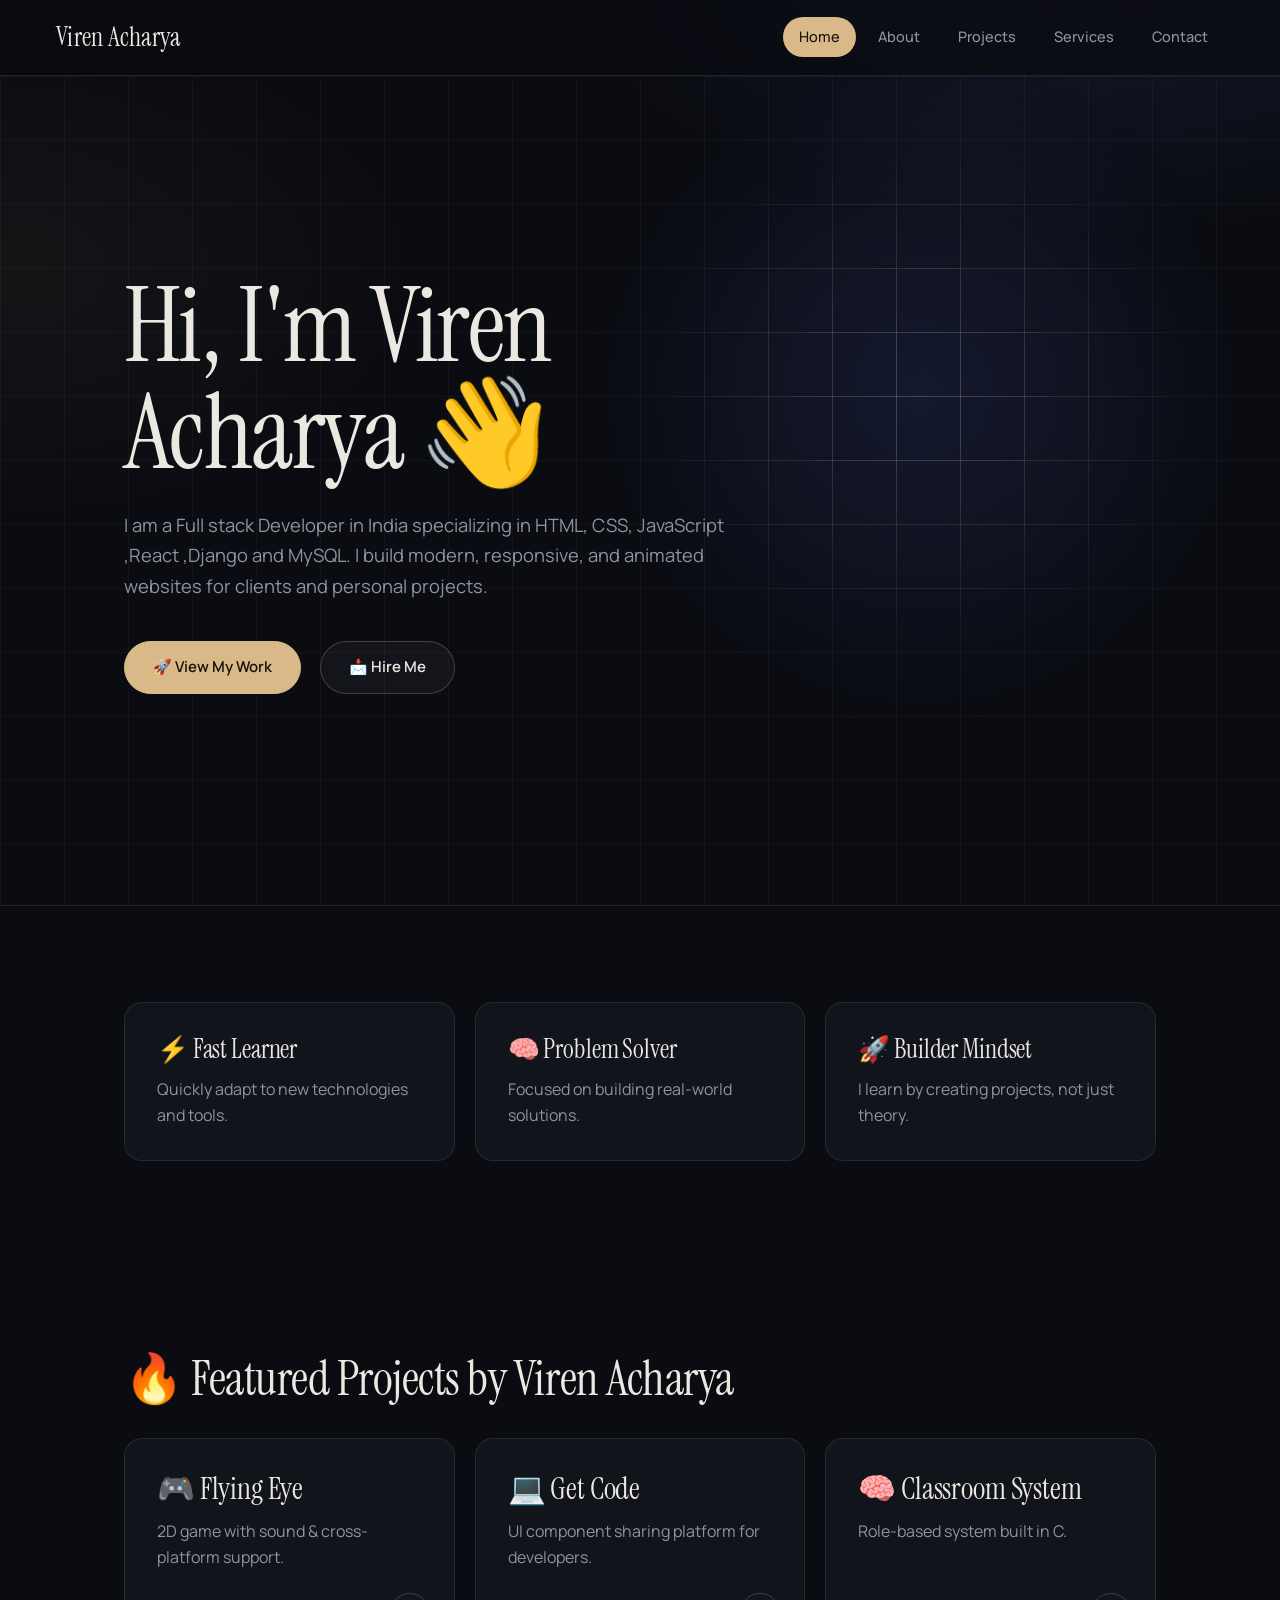
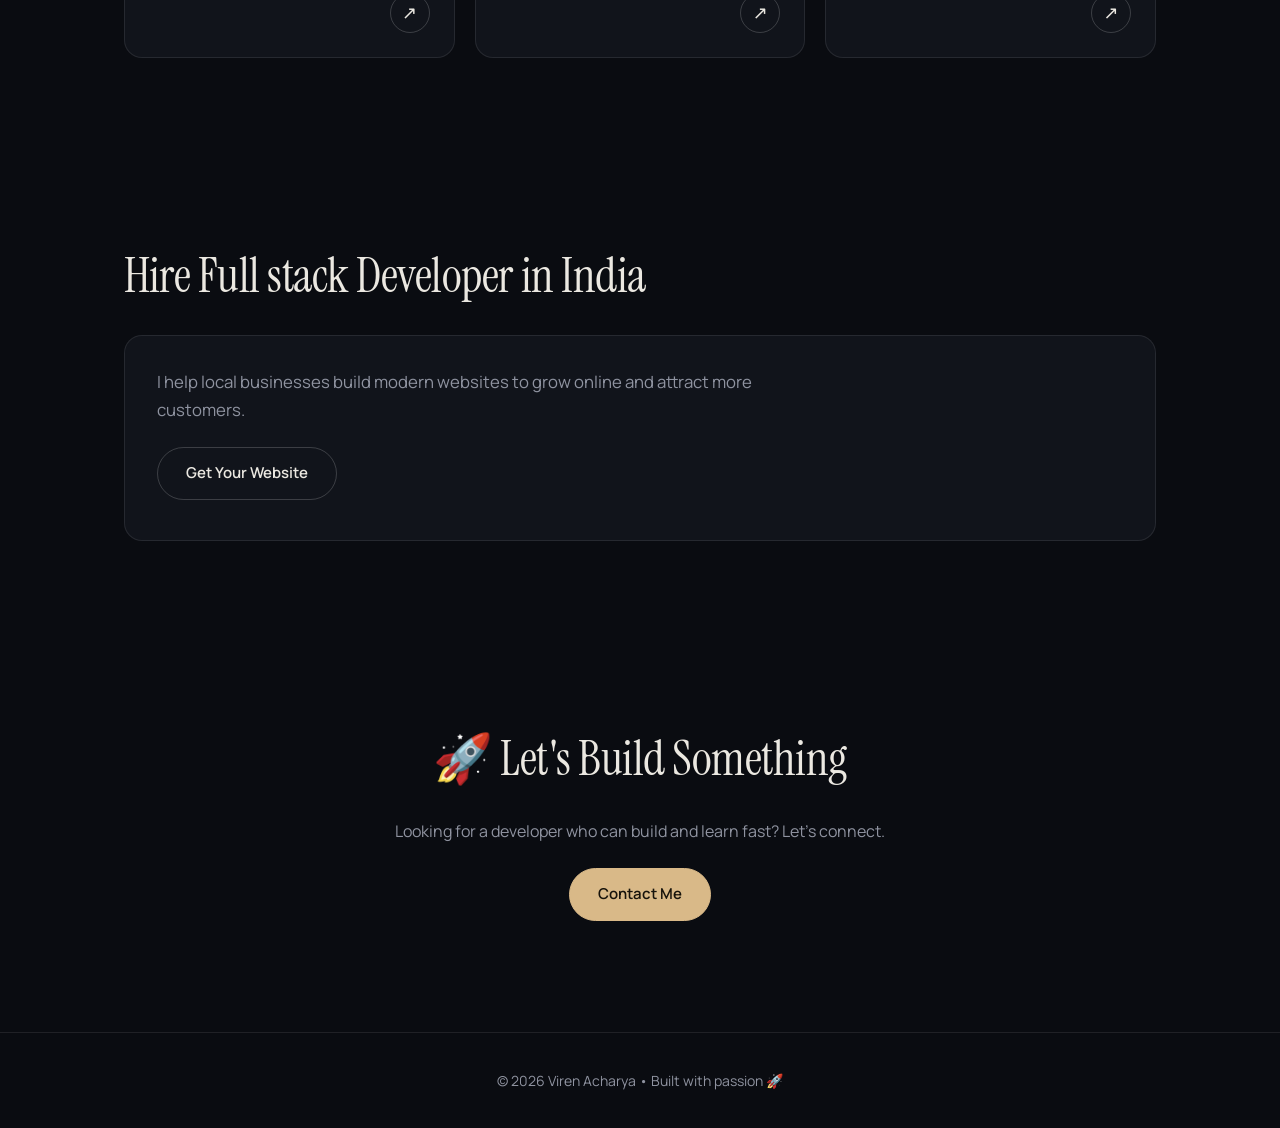
==== index.html @ 8dc637ea "Initial redesigned portfolio" ====
<!DOCTYPE html>
<html lang="en">
<head>
  <meta charset="UTF-8">
  <meta name="viewport" content="width=device-width, initial-scale=1.0">



  <link rel="icon" type="image/png" href="images/favicon.png">




  <!-- SEO TITLE -->
  <title>Viren Acharya | Full stack Developer India | Portfolio & Freelance Web Developer</title>

  <!-- SEO DESCRIPTION -->
  <meta name="description" content="Viren Acharya is a Full stack Developer in India specializing in HTML, CSS, JavaScript, React, Django and MySQL. Explore portfolio projects and hire for modern, responsive websites and web development services.">

  <!-- SEO KEYWORDS -->
  <meta name="keywords" content="Viren Acharya, full stack developer India, hire full stack developer, freelance web developer India, portfolio website, HTML CSS JavaScript, React, Django, MySQL, developer, web developer India">

  <!-- AUTHOR -->
  <meta name="author" content="Viren Acharya">

  <link rel="sitemap" type="application/xml" title="Sitemap" href="/sitemap.xml">
  

  <!-- OPEN GRAPH (for WhatsApp / LinkedIn sharing) -->
  <meta property="og:title" content="Viren Acharya | Full stack Developer Portfolio">
<meta property="og:description" content="Explore projects and hire Viren Acharya for full stack development and modern website design.">
<meta property="og:type" content="website">


  <link rel="stylesheet" href="style.css">
  <link rel="preconnect" href="https://fonts.googleapis.com">
  <link rel="preconnect" href="https://fonts.gstatic.com" crossorigin>
  <link href="https://fonts.googleapis.com/css2?family=Instrument+Serif:ital@0;1&family=Manrope:wght@400;500;600;700&display=swap" rel="stylesheet">
</head>

<body>

<!-- NAV -->
<nav class="nav">

  <div class="logo">Viren Acharya</div>

  <!-- NEW: Hamburger -->
  <div class="hamburger" id="hamburger">
    <span></span>
    <span></span>
    <span></span>
  </div>

  <ul id="nav-links">
    <li><a href="index.html" class="active">Home</a></li>
    <li><a href="about.html">About</a></li>
    <li><a href="projects.html">Projects</a></li>
    <li><a href="services.html">Services</a></li>
    <li><a href="contact.html">Contact</a></li>
  </ul>
</nav>

<!-- HERO -->
<section class="hero main-hero">
  <div class="hero-content">
    <h1>
      Hi, I'm <span class="glow">Viren Acharya</span> 👋
    </h1>

   <p class="hero-sub">
      I am a Full stack Developer in India specializing in HTML, CSS, JavaScript ,React ,Django and MySQL.
      I build modern, responsive, and animated websites for clients and personal projects.
    </p>

    <div class="buttons">
      <a href="projects.html" class="btn glow-btn">🚀 View My Work</a>
      <a href="contact.html" class="btn secondary">📩 Hire Me</a>
    </div>
  </div>
</section>

<!-- VALUE STRIP -->
<section class="section show">
  <div class="feature-grid">

    <div class="feature-card">
      <h3>⚡ Fast Learner</h3>
      <p>Quickly adapt to new technologies and tools.</p>
    </div>

    <div class="feature-card">
      <h3>🧠 Problem Solver</h3>
      <p>Focused on building real-world solutions.</p>
    </div>

    <div class="feature-card">
      <h3>🚀 Builder Mindset</h3>
      <p>I learn by creating projects, not just theory.</p>
    </div>

  </div>
</section>

<!-- FEATURED PROJECTS -->
<section class="section">
  <h2>🔥 Featured Projects by Viren Acharya</h2>

  <div class="project-grid">

    <a href="project-flying-eye.html" class="project-card">
      <h3>🎮 Flying Eye</h3>
      <p>2D game with sound & cross-platform support.</p>
    </a>

    <a href="project-ui.html" class="project-card">
      <h3>💻 Get Code</h3>
      <p>UI component sharing platform for developers.</p>
    </a>

    <a href="project-classroom.html" class="project-card">
      <h3>🧠 Classroom System</h3>
      <p>Role-based system built in C.</p>
    </a>

  </div>
</section>

<!-- SERVICES CTA -->
<section class="section">
  <h2>Hire Full stack Developer in India</h2>

  <div class="glass-card">
    <p>
      I help local businesses build modern websites to grow online 
      and attract more customers.
    </p>

    <a href="services.html" class="btn">Get Your Website</a>
  </div>
</section>

<!-- FINAL CTA -->
<section class="section">
  <h2>🚀 Let's Build Something</h2>

  <p style="text-align:center; color:#94a3b8;">
    Looking for a developer who can build and learn fast? Let’s connect.
  </p>

  <div style="text-align:center;">
    <a href="contact.html" class="btn glow-btn">Contact Me</a>
  </div>
</section>

<!-- FOOTER -->
<footer style="text-align:center;padding:30px;color:#64748b;">
  © 2026 Viren Acharya • Built with passion 🚀
</footer>

<script src="script.js" defer></script>
</body>
</html>
---- style.css ----
/* =====================================================
   VIREN ACHARYA — PORTFOLIO
   Ink + champagne. Editorial serif headings, clean sans body.
   ===================================================== */
:root {
  --ink: #0a0c11;
  --surface: #11141b;
  --surface-2: #171b24;
  --line: rgba(255,255,255,.09);
  --line-strong: rgba(255,255,255,.18);
  --text: #ebe8e1;
  --muted: #8f93a0;
  --accent: #d9b988;
  --accent-ink: #17130b;
  --indigo: 99,115,255;
  --serif: 'Instrument Serif', 'Times New Roman', serif;
  --sans: 'Manrope', 'Segoe UI', system-ui, sans-serif;
  --ease: cubic-bezier(.2,.7,.2,1);
  --r-card: 18px;
}

*, *::before, *::after { box-sizing: border-box; }
html { scroll-behavior: smooth; }
body {
  margin: 0;
  overflow-x: hidden;
  font-family: var(--sans);
  font-size: 16px;
  line-height: 1.65;
  color: var(--text);
  background:
    radial-gradient(900px 520px at 85% -8%, rgba(var(--indigo), .12), transparent 60%),
    radial-gradient(700px 420px at 0% 30%, rgba(217,185,136,.05), transparent 60%),
    var(--ink);
  background-attachment: fixed;
  -webkit-font-smoothing: antialiased;
  animation: pageIn .7s var(--ease) both;
}
body.leaving { opacity: 0; transition: opacity .25s ease; }
@keyframes pageIn { from { opacity: 0; } to { opacity: 1; } }
::selection { background: var(--accent); color: var(--accent-ink); }
img { max-width: 100%; }
:focus-visible { outline: 2px solid var(--accent); outline-offset: 3px; border-radius: 6px; }

html.js-cursor, html.js-cursor a, html.js-cursor button { cursor: none; }

/* scroll progress */
.progress {
  position: fixed; top: 0; left: 0; height: 2px; width: 100%;
  background: var(--accent); transform-origin: 0 50%; transform: scaleX(0);
  z-index: 4000; pointer-events: none;
}

/* custom cursor */
.cursor-dot, .cursor-ring {
  position: fixed; top: 0; left: 0; pointer-events: none; z-index: 5000;
  border-radius: 50%; opacity: 0; transition: opacity .3s, width .3s var(--ease), height .3s var(--ease), background .3s, border-color .3s;
}
.cursor-dot { width: 6px; height: 6px; background: var(--accent); margin: -3px 0 0 -3px; }
.cursor-ring { width: 38px; height: 38px; margin: -19px 0 0 -19px; border: 1px solid rgba(217,185,136,.55); }
.cursor-ring.hover { width: 64px; height: 64px; margin: -32px 0 0 -32px; background: rgba(217,185,136,.10); border-color: var(--accent); }
.cursor-on .cursor-dot, .cursor-on .cursor-ring { opacity: 1; }
.cursor-glow { display: none; }

/* =====================================================
   NAVBAR
   ===================================================== */
.nav {
  position: sticky; top: 0; z-index: 1000;
  display: flex; justify-content: space-between; align-items: center;
  padding: 16px clamp(20px, 5vw, 56px);
  background: rgba(10,12,17,.72);
  backdrop-filter: blur(16px) saturate(140%);
  -webkit-backdrop-filter: blur(16px) saturate(140%);
  border-bottom: 1px solid var(--line);
}
.logo { font-family: var(--serif); font-size: 26px; letter-spacing: .01em; color: var(--text); }
.nav ul { display: flex; gap: 6px; list-style: none; margin: 0; padding: 0; }
.nav a {
  position: relative; display: inline-block; padding: 8px 16px;
  color: var(--muted); text-decoration: none; font-size: 14.5px; font-weight: 500;
  border-radius: 999px; transition: color .3s, background .3s;
}
.nav a:hover { color: var(--text); background: rgba(255,255,255,.05); }
.nav a.active { color: var(--accent-ink); background: var(--accent); }

.hamburger { display: none; flex-direction: column; gap: 6px; padding: 8px; cursor: pointer; }
.hamburger span { display: block; width: 24px; height: 1.5px; background: var(--text); transition: transform .35s var(--ease), opacity .2s; }
.hamburger.open span:nth-child(1) { transform: translateY(7.5px) rotate(45deg); }
.hamburger.open span:nth-child(2) { opacity: 0; }
.hamburger.open span:nth-child(3) { transform: translateY(-7.5px) rotate(-45deg); }

@media (max-width: 768px) {
  .hamburger { display: flex; }
  .nav ul {
    position: absolute; top: 100%; left: 0; right: 0;
    flex-direction: column; gap: 0; padding: 0 20px;
    background: rgba(10,12,17,.97); border-bottom: 1px solid var(--line);
    max-height: 0; overflow: hidden; transition: max-height .45s var(--ease), padding .45s var(--ease);
  }
  .nav ul.active { max-height: 360px; padding: 12px 20px 20px; }
  .nav ul li a { display: block; padding: 14px 16px; font-size: 17px; }
}

/* =====================================================
   HERO (home + project pages)
   ===================================================== */
.hero, .game-hero {
  position: relative; overflow: hidden;
  display: flex; align-items: center;
  background-image:
    linear-gradient(rgba(255,255,255,.035) 1px, transparent 1px),
    linear-gradient(90deg, rgba(255,255,255,.035) 1px, transparent 1px);
  background-size: 64px 64px;
  border-bottom: 1px solid var(--line);
}
.hero { min-height: calc(100vh - 70px); padding: 80px 0; }
.game-hero { min-height: 68vh; padding: 80px 0; }

/* cursor-lit grid + ambient glow */
.hero::before, .game-hero::before {
  content: ''; position: absolute; inset: 0; pointer-events: none;
  background-image:
    linear-gradient(rgba(217,185,136,.28) 1px, transparent 1px),
    linear-gradient(90deg, rgba(217,185,136,.28) 1px, transparent 1px);
  background-size: 64px 64px;
  -webkit-mask-image: radial-gradient(260px circle at var(--mx, 72%) var(--my, 38%), #000, transparent);
          mask-image: radial-gradient(260px circle at var(--mx, 72%) var(--my, 38%), #000, transparent);
}
.hero::after, .game-hero::after {
  content: ''; position: absolute; inset: 0; pointer-events: none;
  background: radial-gradient(520px circle at var(--mx, 72%) var(--my, 38%), rgba(var(--indigo), .13), transparent 65%);
}
.overlay, .particles { display: none; }

.hero-content {
  position: relative; z-index: 2;
  width: min(1080px, 100%); margin: 0 auto; padding: 0 clamp(20px, 4vw, 24px);
  text-align: left;
}
.hero h1, .game-hero h1 {
  margin: 0 0 24px;
  font-family: var(--serif); font-weight: 400;
  line-height: 1.02; letter-spacing: -.015em;
  animation: rise 1s var(--ease) both;
}
.hero h1 { font-size: clamp(3rem, 8.2vw, 6.6rem); max-width: 14ch; }
.game-hero h1 { font-size: clamp(2.6rem, 6.4vw, 5rem); max-width: 18ch; }
.glow, .floating { color: inherit; text-shadow: none; animation: none; }
.hero h1 .glow { color: inherit; }

.hero p, .game-hero p {
  max-width: 56ch; margin: 0 0 8px;
  color: var(--muted); font-size: clamp(1rem, 1.5vw, 1.15rem);
  animation: rise 1s var(--ease) .15s both;
}
.fade-in { animation: rise 1s var(--ease) .15s both; }
.fade-in.delay { animation-delay: .3s; }
.hero-sub { margin: 0; }
.buttons { margin: 32px -8px 0; position: relative; z-index: 3; animation: rise 1s var(--ease) .3s both; }
@keyframes rise { from { opacity: 0; transform: translateY(28px); } to { opacity: 1; transform: none; } }

/* =====================================================
   BUTTONS
   ===================================================== */
.btn {
  position: relative; overflow: hidden;
  display: inline-block; margin: 8px;
  padding: 13px 28px; border-radius: 999px;
  font-size: 15px; font-weight: 600; text-decoration: none;
  color: var(--text); background: transparent;
  border: 1px solid var(--line-strong);
  transition: transform .25s var(--ease), background .3s, color .3s, border-color .3s, box-shadow .3s;
}
.btn:hover { border-color: var(--accent); color: var(--accent); }
.glow-btn { background: var(--accent); color: var(--accent-ink); border-color: var(--accent); }
.glow-btn:hover { background: #e6cb9f; color: var(--accent-ink); box-shadow: 0 8px 36px rgba(217,185,136,.28); }
.secondary { background: rgba(255,255,255,.04); }
.ripple {
  position: absolute; border-radius: 50%; width: 20px; height: 20px; margin: -10px 0 0 -10px;
  background: rgba(255,255,255,.35); transform: scale(0); animation: ripple .6s ease-out; pointer-events: none;
}
@keyframes ripple { to { transform: scale(10); opacity: 0; } }

/* =====================================================
   SECTIONS
   ===================================================== */
.section { max-width: 1080px; margin: 0 auto; padding: clamp(56px, 8vw, 96px) clamp(20px, 4vw, 24px); }
.section h2 {
  margin: 0 0 32px;
  font-family: var(--serif); font-weight: 400;
  font-size: clamp(2rem, 4vw, 3rem); line-height: 1.1; letter-spacing: -.01em;
}
.section h2:has(+ p[style*="center"]) { text-align: center; }
.section p { max-width: 68ch; }
.section > div[style*="center"], .section p[style*="center"] { margin-left: auto; margin-right: auto; }
.section p[style*="center"] { color: var(--muted) !important; }

/* scroll reveal (JS adds .rv / .in) */
.js .rv { opacity: 0; translate: 0 26px; }
.js .rv.in { opacity: 1; translate: 0 0; }
.rv {
  transition: opacity .9s var(--ease) var(--d, 0s), translate .9s var(--ease) var(--d, 0s),
              transform .4s var(--ease), border-color .3s, background .3s, box-shadow .3s;
}

/* =====================================================
   CARDS (shared: spotlight border-glow follows cursor)
   ===================================================== */
.card, .glass-card, .feature-card, .project-card {
  position: relative; overflow: hidden;
  background: var(--surface);
  border: 1px solid var(--line);
  border-radius: var(--r-card);
  padding: clamp(22px, 3vw, 32px);
  color: var(--text);
  transform-style: preserve-3d;
}
.card::before, .glass-card::before, .feature-card::before, .project-card::before {
  content: ''; position: absolute; inset: 0; pointer-events: none; opacity: 0; transition: opacity .4s;
  background: radial-gradient(360px circle at var(--cx, 50%) var(--cy, 50%), rgba(217,185,136,.11), transparent 65%);
}
.card:hover::before, .glass-card:hover::before, .feature-card:hover::before, .project-card:hover::before { opacity: 1; }
.card:hover, .feature-card:hover, .project-card:hover { border-color: rgba(217,185,136,.35); }

.card h3, .feature-card h3, .project-card h3 {
  margin: 0 0 10px; font-family: var(--serif); font-weight: 400;
  font-size: 1.6rem; line-height: 1.2; letter-spacing: -.005em;
}
.card p, .feature-card p, .project-card p, .glass-card p { margin: 0; color: var(--muted); }
.glass-card { font-size: 1.05rem; color: var(--muted); }
.glass-card p + .btn, .glass-card > .btn { margin: 24px 0 0; }
.glass-card strong, .card strong { color: var(--text); font-weight: 600; }

.feature-grid { display: grid; grid-template-columns: repeat(2, 1fr); gap: 20px; }
.feature-card .btn { margin: 20px 0 0; padding: 10px 22px; font-size: 14px; }
.feature-card { display: flex; flex-direction: column; align-items: flex-start; }
@media (min-width: 900px) { .feature-grid:has(> :nth-child(3):last-child) { grid-template-columns: repeat(3, 1fr); } }
@media (max-width: 768px) { .feature-grid { grid-template-columns: 1fr; } }

/* project cards */
.project-grid { display: grid; grid-template-columns: repeat(auto-fit, minmax(270px, 1fr)); gap: 20px; }
.project-card { display: flex; flex-direction: column; min-height: 220px; padding-bottom: 72px; text-decoration: none; }
.project-card h3 { font-size: 1.9rem; }
.project-card::after {
  content: '\2197'; position: absolute; right: 24px; bottom: 24px;
  width: 40px; height: 40px; display: grid; place-items: center;
  border: 1px solid var(--line-strong); border-radius: 50%; color: var(--text); font-size: 18px;
  transition: background .3s, color .3s, transform .4s var(--ease), border-color .3s;
}
.project-card:hover::after { background: var(--accent); color: var(--accent-ink); border-color: var(--accent); transform: rotate(45deg); }

/* about page */
.about-page { display: grid; grid-template-columns: repeat(2, 1fr); gap: 20px; }
.about-page h2 { grid-column: 1 / -1; margin-bottom: 12px; }
.about-page .card { margin: 0; }
.about-page .card:first-of-type { grid-column: 1 / -1; padding: clamp(28px, 4vw, 48px); }
.about-page .card:first-of-type p { font-family: var(--serif); font-size: clamp(1.5rem, 3vw, 2.1rem); line-height: 1.3; color: var(--text); max-width: 34ch; }
.about-page .card:first-of-type strong { font-weight: 400; }
.about-page .card:nth-of-type(3) { grid-row: span 2; }
@media (max-width: 768px) {
  .about-page { grid-template-columns: 1fr; }
  .about-page .card:nth-of-type(3) { grid-row: auto; }
}

/* journey timeline */
.card ul { list-style: none; margin: 4px 0 0; padding: 0 0 0 22px; border-left: 1px solid var(--line-strong); }
.card li { position: relative; padding: 0 0 18px; color: var(--muted); }
.card li:last-child { padding-bottom: 0; }
.card li::before {
  content: ''; position: absolute; left: -27.5px; top: .6em; width: 9px; height: 9px;
  border-radius: 50%; background: var(--ink); border: 1.5px solid var(--accent);
}
.card li:last-child::before { background: var(--accent); box-shadow: 0 0 0 5px rgba(217,185,136,.18); }

/* skill chips (built from the skills text by script.js) */
.chips { display: flex; flex-wrap: wrap; gap: 8px; }
.chips span {
  padding: 6px 14px; border: 1px solid var(--line-strong); border-radius: 999px;
  font-size: 13.5px; color: var(--text); background: rgba(255,255,255,.03);
  transition: border-color .3s, color .3s, background .3s;
}
.chips span:hover { border-color: var(--accent); color: var(--accent); background: rgba(217,185,136,.08); }

/* =====================================================
   IMAGES, POPUP, TRAILER
   ===================================================== */
.image-grid { display: grid; grid-template-columns: repeat(auto-fit, minmax(260px, 1fr)); gap: 20px; }
.image-grid img {
  width: 100%; display: block; cursor: zoom-in;
  border-radius: 14px; border: 1px solid var(--line);
  filter: saturate(.9) brightness(.92);
  transition: filter .4s;
}
.image-grid img:hover { filter: none; border-color: rgba(217,185,136,.4); }

.image-popup {
  position: fixed; inset: 0; z-index: 4500;
  display: flex; justify-content: center; align-items: center;
  background: rgba(6,8,12,.92); backdrop-filter: blur(12px);
  opacity: 0; visibility: hidden; pointer-events: none; transition: opacity .35s var(--ease);
}
.image-popup.active { opacity: 1; visibility: visible; pointer-events: auto; }
.image-popup img { max-width: 86%; max-height: 86%; border-radius: 14px; transform: scale(.9); transition: transform .45s var(--ease); }
.image-popup.active img { transform: scale(1); }
.close-btn { position: absolute; top: 18px; right: 30px; font-size: 44px; line-height: 1; color: var(--text); cursor: pointer; transition: color .3s, transform .3s; }
.close-btn:hover { color: var(--accent); transform: rotate(90deg); }

.trailer-container { position: relative; overflow: hidden; border-radius: var(--r-card); border: 1px solid var(--line); box-shadow: 0 30px 80px rgba(0,0,0,.5); }
.trailer-container video { display: block; width: 100%; }
.trailer-overlay { position: absolute; inset: 0; display: flex; align-items: flex-end; justify-content: flex-end; padding: 18px; pointer-events: none; }
.trailer-overlay button {
  pointer-events: auto; width: 52px; height: 52px; border-radius: 50%;
  background: rgba(10,12,17,.65); backdrop-filter: blur(8px);
  border: 1px solid var(--line-strong); color: var(--text); font-size: 16px; cursor: pointer;
  transition: background .3s, color .3s, border-color .3s;
}
.trailer-overlay button:hover { background: var(--accent); color: var(--accent-ink); border-color: var(--accent); }

/* =====================================================
   CONTACT FORM (overrides the inline field styles)
   ===================================================== */
.glass-card form input:not([type="hidden"]), .glass-card form textarea {
  width: 100% !important; margin: 0 0 14px !important; padding: 15px 18px !important;
  font: inherit; color: var(--text);
  background: var(--ink) !important; border: 1px solid var(--line) !important; border-radius: 12px !important;
  transition: border-color .3s, box-shadow .3s; resize: vertical;
}
.glass-card form input[name="_honey"] { display: none !important; }
.glass-card form input::placeholder, .glass-card form textarea::placeholder { color: #5f6370; }
.glass-card form input:focus, .glass-card form textarea:focus {
  outline: none; border-color: var(--accent) !important; box-shadow: 0 0 0 4px rgba(217,185,136,.14);
}
.glass-card form .btn { margin: 6px 0 0; }

/* footer (overrides inline style) */
footer { border-top: 1px solid var(--line); color: var(--muted) !important; font-size: 14px; padding: 36px 20px !important; }

/* scrollbar */
::-webkit-scrollbar { width: 10px; }
::-webkit-scrollbar-track { background: var(--ink); }
::-webkit-scrollbar-thumb { background: #262b38; border-radius: 10px; border: 2px solid var(--ink); }
::-webkit-scrollbar-thumb:hover { background: var(--accent); }

@media (prefers-reduced-motion: reduce) {
  *, *::before, *::after { animation-duration: .01ms !important; transition-duration: .01ms !important; scroll-behavior: auto !important; }
  .js .rv { opacity: 1; translate: 0 0; }
}
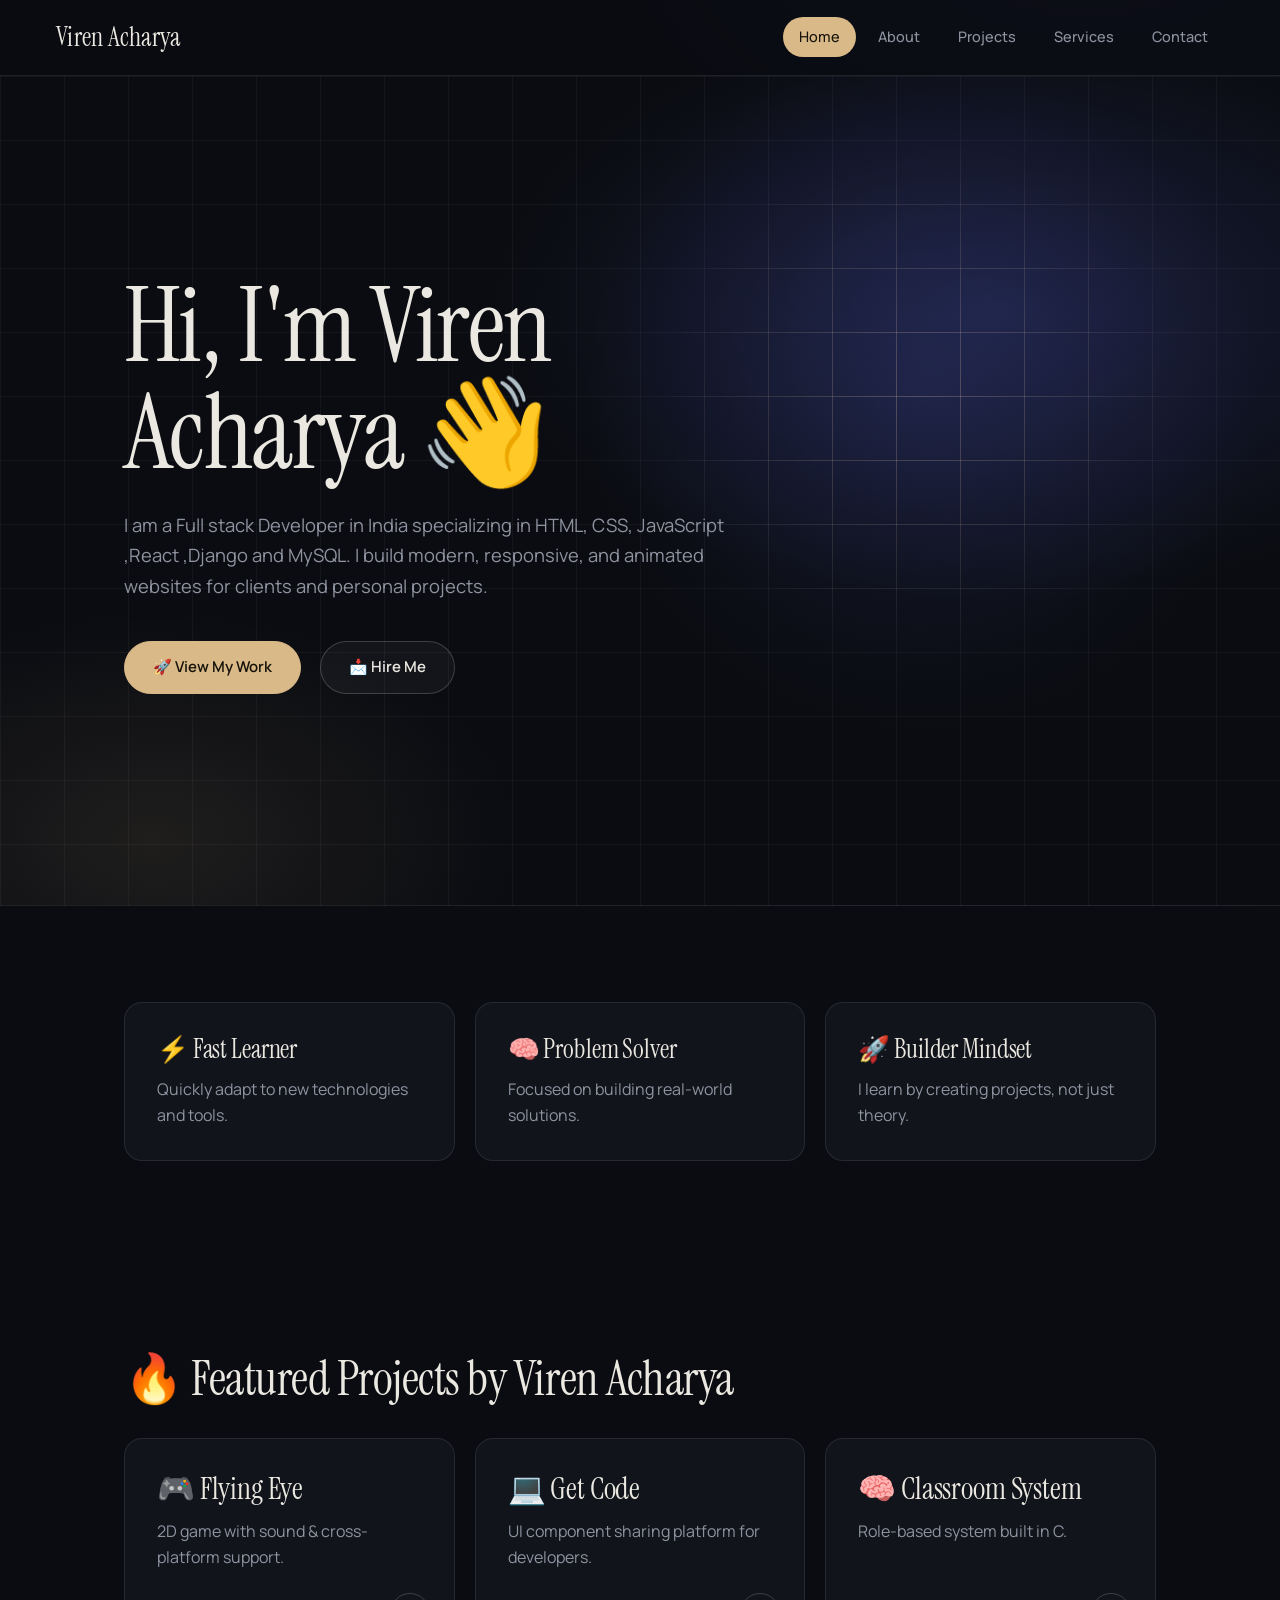
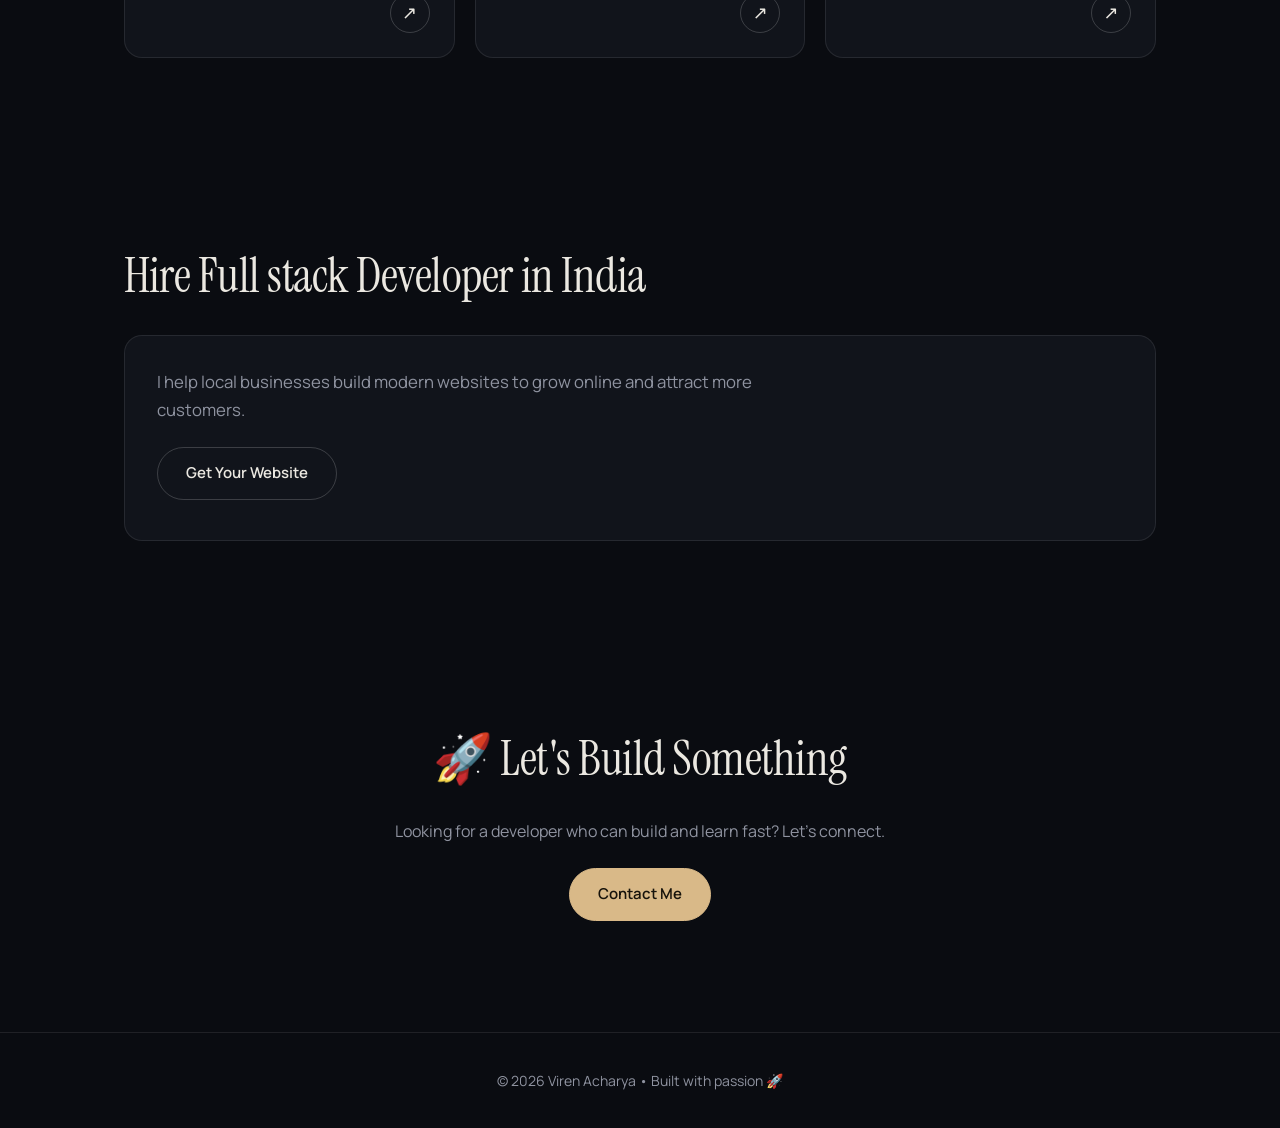
==== commit 118a1672: "Fix portfolio deployment issues again" ====
--- a/index.html
+++ b/index.html
@@ -32,7 +32,7 @@
 <meta property="og:type" content="website">
 
 
-  <link rel="stylesheet" href="style.css">
+  <link rel="stylesheet" href="style.css?v=3">
   <link rel="preconnect" href="https://fonts.googleapis.com">
   <link rel="preconnect" href="https://fonts.gstatic.com" crossorigin>
   <link href="https://fonts.googleapis.com/css2?family=Instrument+Serif:ital@0;1&family=Manrope:wght@400;500;600;700&display=swap" rel="stylesheet">
@@ -158,6 +158,6 @@
   © 2026 Viren Acharya • Built with passion 🚀
 </footer>
 
-<script src="script.js" defer></script>
+<script src="script.js?v=3" defer></script>
 </body>
 </html>
--- a/style.css
+++ b/style.css
@@ -29,8 +29,8 @@
   line-height: 1.65;
   color: var(--text);
   background:
-    radial-gradient(900px 520px at 85% -8%, rgba(var(--indigo), .12), transparent 60%),
-    radial-gradient(700px 420px at 0% 30%, rgba(217,185,136,.05), transparent 60%),
+    radial-gradient(900px 520px at 85% -8%, rgba(var(--indigo), .12), rgba(var(--indigo), 0) 60%),
+    radial-gradient(700px 420px at 0% 30%, rgba(217,185,136,.05), rgba(217,185,136,0) 60%),
     var(--ink);
   background-attachment: fixed;
   -webkit-font-smoothing: antialiased;
@@ -108,28 +108,33 @@
 .hero, .game-hero {
   position: relative; overflow: hidden;
   display: flex; align-items: center;
+  background-color: #0a0c11;
   background-image:
-    linear-gradient(rgba(255,255,255,.035) 1px, transparent 1px),
-    linear-gradient(90deg, rgba(255,255,255,.035) 1px, transparent 1px);
-  background-size: 64px 64px;
+    radial-gradient(720px 420px at 78% 28%, rgba(var(--indigo), .18), rgba(var(--indigo), 0) 70%),
+    radial-gradient(520px 320px at 12% 92%, rgba(217,185,136,.10), rgba(217,185,136,0) 70%),
+    linear-gradient(rgba(255,255,255,.045) 1px, rgba(255,255,255,0) 1px),
+    linear-gradient(90deg, rgba(255,255,255,.045) 1px, rgba(255,255,255,0) 1px);
+  background-size: auto, auto, 64px 64px, 64px 64px;
   border-bottom: 1px solid var(--line);
 }
 .hero { min-height: calc(100vh - 70px); padding: 80px 0; }
 .game-hero { min-height: 68vh; padding: 80px 0; }
 
 /* cursor-lit grid + ambient glow */
+@supports ((mask-image: linear-gradient(#000,#000)) or (-webkit-mask-image: linear-gradient(#000,#000))) {
 .hero::before, .game-hero::before {
   content: ''; position: absolute; inset: 0; pointer-events: none;
   background-image:
-    linear-gradient(rgba(217,185,136,.28) 1px, transparent 1px),
-    linear-gradient(90deg, rgba(217,185,136,.28) 1px, transparent 1px);
+    linear-gradient(rgba(217,185,136,.28) 1px, rgba(217,185,136,0) 1px),
+    linear-gradient(90deg, rgba(217,185,136,.28) 1px, rgba(217,185,136,0) 1px);
   background-size: 64px 64px;
-  -webkit-mask-image: radial-gradient(260px circle at var(--mx, 72%) var(--my, 38%), #000, transparent);
-          mask-image: radial-gradient(260px circle at var(--mx, 72%) var(--my, 38%), #000, transparent);
+  -webkit-mask-image: radial-gradient(260px circle at var(--mx, 72%) var(--my, 38%), #000, rgba(0,0,0,0));
+          mask-image: radial-gradient(260px circle at var(--mx, 72%) var(--my, 38%), #000, rgba(0,0,0,0));
+}
 }
 .hero::after, .game-hero::after {
   content: ''; position: absolute; inset: 0; pointer-events: none;
-  background: radial-gradient(520px circle at var(--mx, 72%) var(--my, 38%), rgba(var(--indigo), .13), transparent 65%);
+  background: radial-gradient(520px circle at var(--mx, 72%) var(--my, 38%), rgba(var(--indigo), .13), rgba(var(--indigo), 0) 65%);
 }
 .overlay, .particles { display: none; }
 
@@ -214,11 +219,12 @@
   border-radius: var(--r-card);
   padding: clamp(22px, 3vw, 32px);
   color: var(--text);
+  isolation: isolate;
   transform-style: preserve-3d;
 }
 .card::before, .glass-card::before, .feature-card::before, .project-card::before {
-  content: ''; position: absolute; inset: 0; pointer-events: none; opacity: 0; transition: opacity .4s;
-  background: radial-gradient(360px circle at var(--cx, 50%) var(--cy, 50%), rgba(217,185,136,.11), transparent 65%);
+  content: ''; position: absolute; inset: 0; z-index: -1; pointer-events: none; opacity: 0; transition: opacity .4s;
+  background: radial-gradient(360px circle at var(--cx, 50%) var(--cy, 50%), rgba(217,185,136,.11), rgba(217,185,136,0) 65%);
 }
 .card:hover::before, .glass-card:hover::before, .feature-card:hover::before, .project-card:hover::before { opacity: 1; }
 .card:hover, .feature-card:hover, .project-card:hover { border-color: rgba(217,185,136,.35); }
